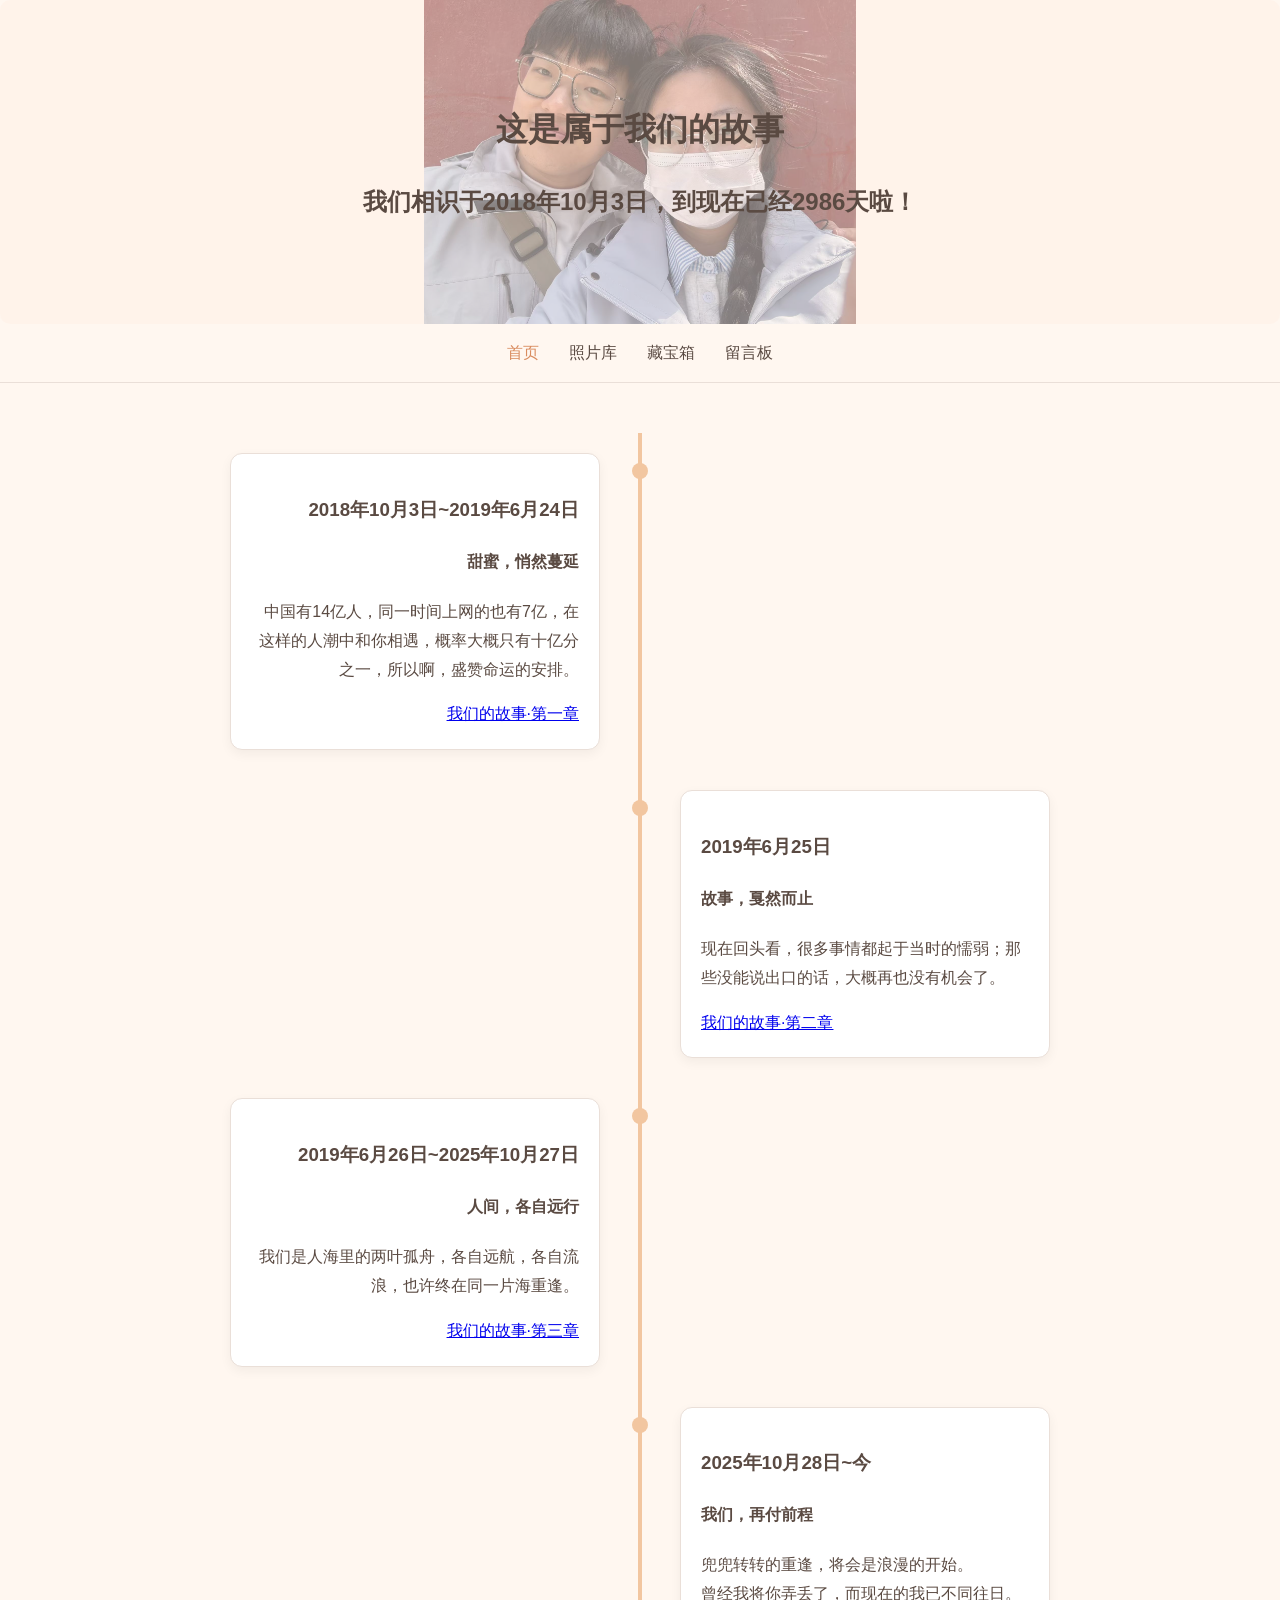
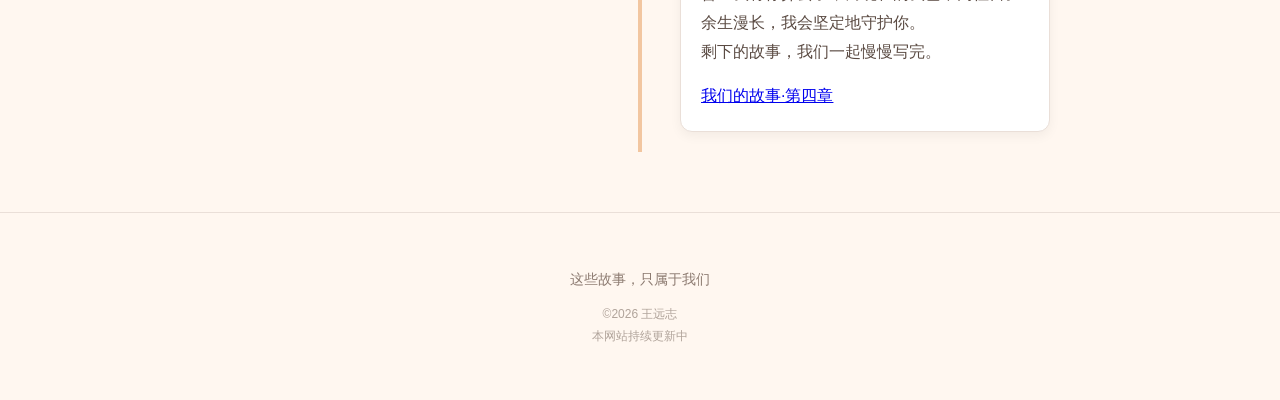
==== index.html @ 4658ed1a "重构完成" ====
<!DOCTYPE html>
<html lang="cn">
<head>
  <meta charset="UTF-8">
  <meta name="viewport" content="width=device-width, initial-scale=1.0">
  <title>我们的故事</title>
  <link rel="stylesheet" href="css/style.css">
  <script src="./js/app.js" defer></script>
</head>

<body>
<header>
  <div class="title">
    <h1>这是属于我们的故事</h1>
    <h2>我们相识于2018年10月3日，到现在已经<span id="love-days"></span>天啦！</h2>
  </div>
</header>
<nav class="navbar">
  <a href="index.html" class="active">首页</a>
  <a href="./pages/photos.html">照片库</a>
  <a href="./pages/items.html">藏宝箱</a>
  <a href="./pages/message.html">留言板</a>
</nav>
<main>
  <div class="timeline">
    <div class="timeline-item">
      <div class="timeline-content">
        <h3>2018年10月3日~2019年6月24日</h3>
        <h4>甜蜜，悄然蔓延</h4>
        <p>中国有14亿人，同一时间上网的也有7亿，在这样的人潮中和你相遇，概率大概只有十亿分之一，所以啊，盛赞命运的安排。</p>
        <a href="./pages/zhangjie1.html">我们的故事·第一章</a>
      </div>
    </div>
    <div class="timeline-item">
      <div class="timeline-content">
        <h3>2019年6月25日</h3>
        <h4>故事，戛然而止</h4>
        <p>现在回头看，很多事情都起于当时的懦弱；那些没能说出口的话，大概再也没有机会了。</p>
        <a href="./pages/zhangjie2.html">我们的故事·第二章</a>
      </div>
    </div>
    <div class="timeline-item">
      <div class="timeline-content">
        <h3>2019年6月26日~2025年10月27日</h3>
        <h4>人间，各自远行</h4>
        <p>我们是人海里的两叶孤舟，各自远航，各自流浪，也许终在同一片海重逢。</p>
        <a href="./pages/zhangjie3.html">我们的故事·第三章</a>
      </div>
    </div>
    <div class="timeline-item">
      <div class="timeline-content">
        <h3>2025年10月28日~今</h3>
        <h4>我们，再付前程</h4>
        <p>兜兜转转的重逢，将会是浪漫的开始。<br>曾经我将你弄丢了，而现在的我已不同往日。余生漫长，我会坚定地守护你。<br>剩下的故事，我们一起慢慢写完。</p>
        <a href="./pages/zhangjie4.html">我们的故事·第四章</a>
      </div>
    </div>
  </div>
</main>
<footer class="site-footer">
  <p class="footer-line">
    这些故事，只属于我们
  </p>
  <p class="footer-copy">
    &copy;2026 王远志<br>本网站持续更新中
  </p>
</footer>

</body>
</html>
---- css/style.css ----
body{
  font-family:"PingFang SC","Hiragino Sans GB","Microsoft YaHei",sans-serif;
  line-height: 1.8;
  background-color: #fff7f0;
  margin: 0;
  color: #5a4a42;
}
.BOX{
  width: 800px;
  margin:40px auto;
  background-color: #FFFFFF;
  padding: 25px;
  border: 1px solid #EADFD8;
  border-radius: 12px;
  box-shadow: 0 4px 12px rgba(0,0,0,0.05);
}
.title{
  background-image: url("../img/photos/renai.jpg");
  background-size: contain;
  background-repeat: no-repeat;
  background-position: center;
  padding: 80px 20px;
  border-radius: 12px;
  text-align: center;
  color: #5a4a42;
  position: relative;
}
.title::before{
  content: "";
  position: absolute;
  inset: 0;
  background: rgba(255,240,230,0.5);
  border-radius: 10px;
}
.title h1,.title h2{
  position: relative;
  z-index: 1;
}
.timeline {
  position: relative;
  max-width: 900px;
  margin: 50px auto;
}
.timeline::before {
  content: "";
  position: absolute;
  width: 4px;
  background: #F2C6A0;
  top: 0;
  bottom: 0;
  left: 50%;
  transform: translateX(-50%);
}
.timeline-item {
  position: relative;
  width: 50%;
  padding: 20px 0;
}
.timeline-item:nth-child(odd) {
  left: 0;
  text-align: right;
}
.timeline-item:nth-child(even) {
  left: 50%;
}
.timeline-content {
  background: #FFFFFF;
  padding: 20px;
  border-radius: 12px;
  border: 1px solid #EADFD8;
  box-shadow: 0 4px 12px rgba(0,0,0,0.05);
  margin: 0 40px;
}
.timeline-content img {
  width: 100%;
  border-radius: 10px;
  margin-top: 10px;
}
.timeline-item::after {
  content: "";
  position: absolute;
  width: 16px;
  height: 16px;
  background: #F2C6A0;
  border-radius: 50%;
  top: 30px;
  right: -8px;
  z-index: 1;
}
.timeline-item:nth-child(even)::after {
  left: -8px;
}
.navbar {
  display: flex;
  justify-content: center;
  gap: 30px;
  padding: 15px 0;
  background-color: #fff7f0;
  border-bottom: 1px solid #EADFD8;
}
.navbar a {
  text-decoration: none;
  color: #5A4A42;
  font-size: 16px;
  position: relative;
}
.navbar a::after {
  content: "";
  position: absolute;
  left: 0;
  bottom: -5px;
  width: 0;
  height: 2px;
  background: #F2C6A0;
  transition: 0.3s;
}
.navbar a:hover::after {
  width: 100%;
}
.navbar a.active{
  color: #d98c5f;
}
.site-footer{
  text-align: center;
  padding: 40px 20px;
  margin-top: 60px;
  border-top: 1px solid #EADFD8;
}
.footer-line{
  font-size: 14px;
  color: #8c7a70;
  margin-bottom: 10px;
}
.footer-copy{
  font-size: 12px;
  color: #b0a39a;
}
@media (max-width: 600px) {
  .timeline::before {
    left: 20px;
  }
  .timeline-item {
    width: 100%;
    padding-left: 50px;
    padding-right: 20px;
  }
  .timeline-item:nth-child(even) {
    left: 0;
  }
  .timeline-item::after {
    left: 12px;
  }
}
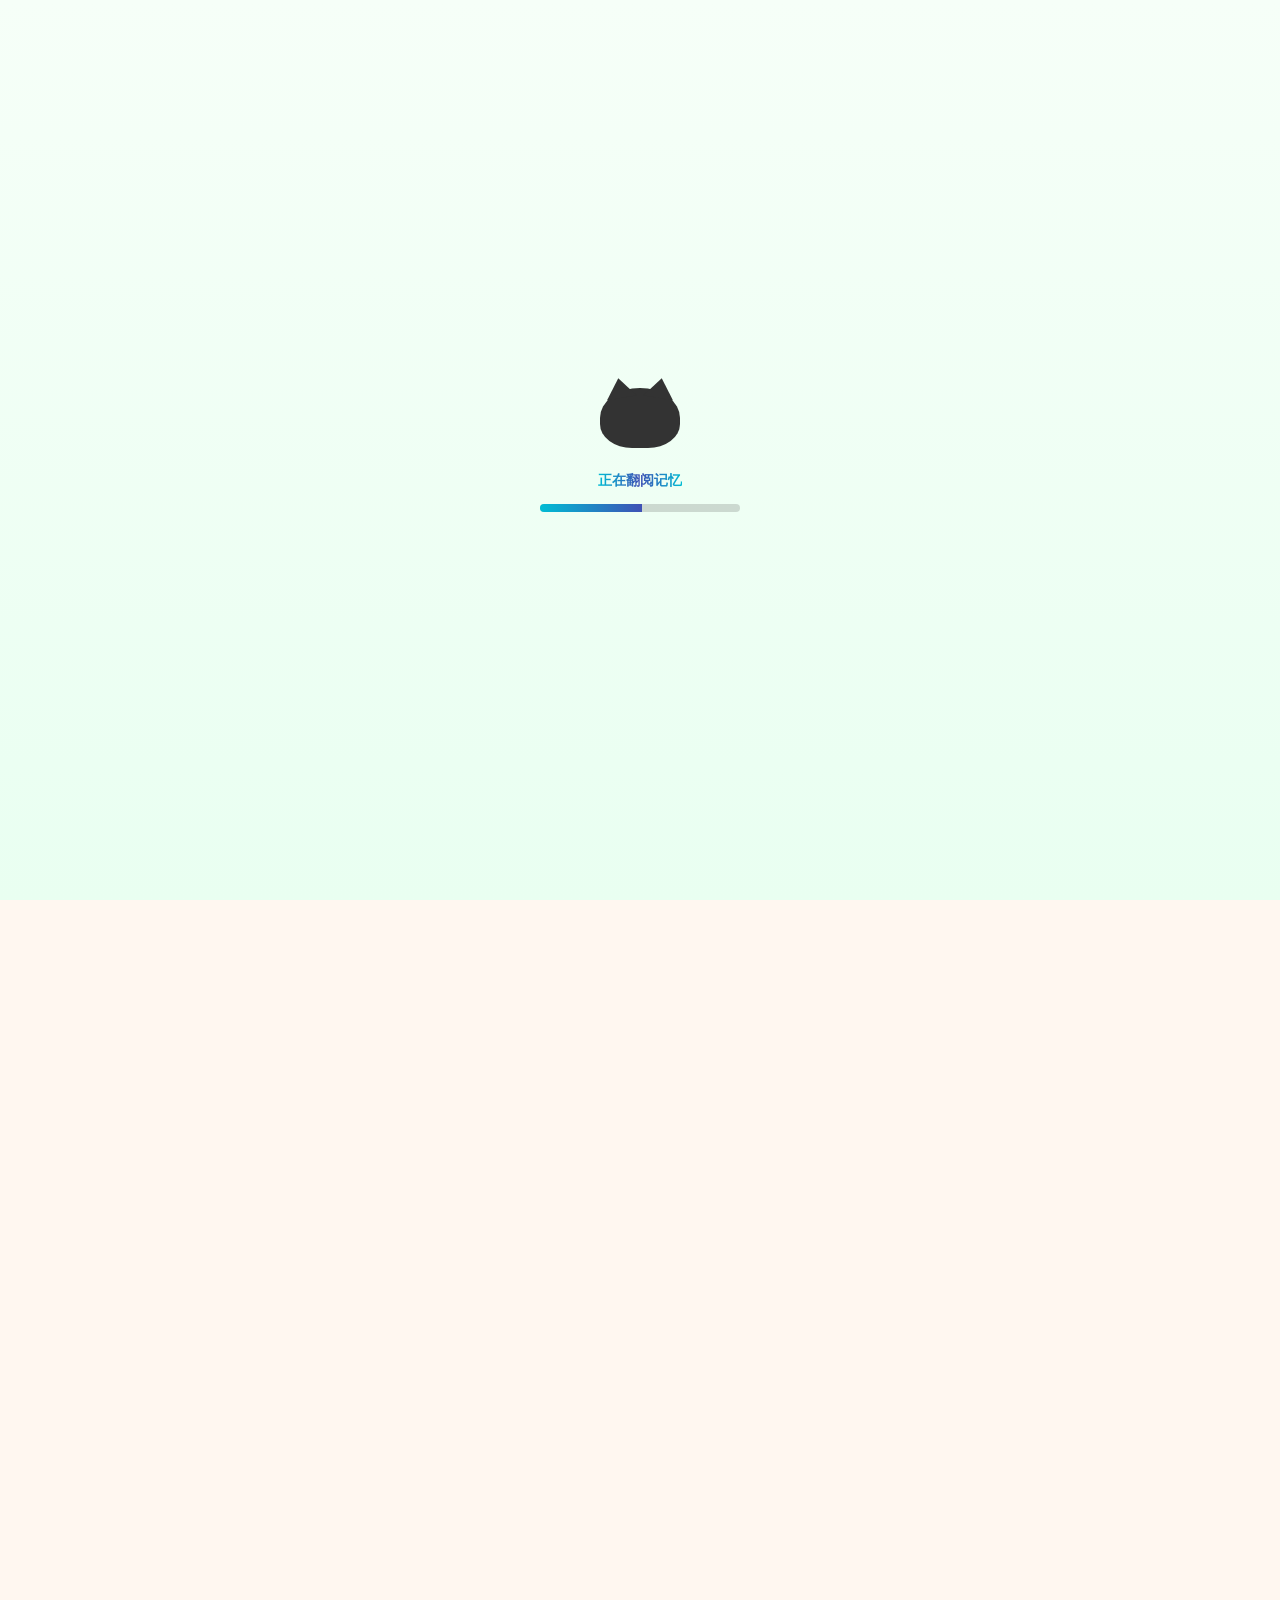
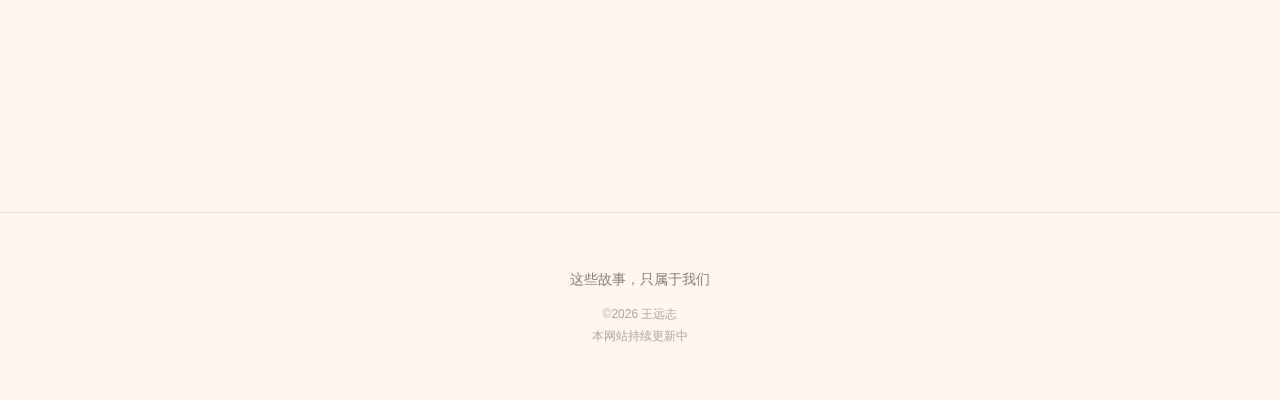
==== commit 9ade96f1: "主页新增加载动画" ====
--- a/index.html
+++ b/index.html
@@ -5,10 +5,19 @@
   <meta name="viewport" content="width=device-width, initial-scale=1.0">
   <title>我们的故事</title>
   <link rel="stylesheet" href="css/style.css">
-  <script src="./js/app.js" defer></script>
+  <script src="./js/love-days.js" defer></script>
+  <script src="./js/load.js" defer></script>
+  <link rel="icon" href="./img/icons/icon.png">
 </head>
 
 <body>
+<div class="loader">
+  <div class="cat"></div>
+  <div class="loading-text">正在翻阅记忆</div>
+  <div class="bar">
+    <div class="progress"></div>
+  </div>
+</div>
 <header>
   <div class="title">
     <h1>这是属于我们的故事</h1>
@@ -16,7 +25,7 @@
   </div>
 </header>
 <nav class="navbar">
-  <a href="index.html" class="active">首页</a>
+  <a href="./index.html" class="active">首页</a>
   <a href="./pages/photos.html">照片库</a>
   <a href="./pages/items.html">藏宝箱</a>
   <a href="./pages/message.html">留言板</a>
--- a/css/style.css
+++ b/css/style.css
@@ -135,6 +135,112 @@
   font-size: 12px;
   color: #b0a39a;
 }
+.loader {
+  margin: 0;
+  height: 100vh;
+  position: fixed;
+  inset: 0;
+  display: flex;
+  flex-direction: column;
+  justify-content: center;
+  align-items: center;
+  background: linear-gradient(180deg,#f6fff8,#e9fff1);
+  transition: opacity 0.5s ease;
+  z-index: 9999;
+}
+.loader .cat {
+  position: relative;
+  width: 80px;
+  height: 60px;
+  background-color: #333;
+  /* 猫の色（黒猫） */
+  border-radius: 50% 50% 40% 40%;
+  /* 少し丸みのある形 */
+  animation: walk 0.6s infinite alternate ease-in-out;
+}
+
+/* 猫の耳（左耳と右耳を擬似要素で表現） */
+.loader .cat::before,
+.loader .cat::after {
+  content: '';
+  position: absolute;
+  top: -10px;
+  width: 0;
+  height: 0;
+  border-left: 15px solid transparent;
+  border-right: 15px solid transparent;
+  border-bottom: 20px solid #333;
+  /* 耳の色 */
+}
+
+.loader .cat::before {
+  left: 5px;
+  transform: rotate(-10deg);
+}
+
+.loader .cat::after {
+  right: 5px;
+  transform: rotate(10deg);
+}
+.loading-text {
+  margin-top: 20px;
+  font-size: 14px;
+  font-weight: bold;
+  background: linear-gradient(90deg,#00bcd4,#3f51b5,#00bcd4);
+  background-clip: text;
+  -webkit-background-clip: text;
+  -webkit-text-fill-color: transparent;
+  animation: shimmer 2s infinite linear;
+}
+.bar {
+  width: 200px;
+  height: 8px;
+  background: rgba(0,0,0,0.15);
+  border-radius: 999px;
+  overflow: hidden;
+  margin-top: 10px;
+}
+.progress {
+  height: 100%;
+  background: linear-gradient(90deg,#00bcd4,#3f51b5);
+}
+main {
+  opacity: 0;
+  transform: translateY(10px);
+  transition: 0.6s ease;
+}
+body.loaded main {
+  opacity: 1;
+  transform: translateY(0);
+}
+
+@keyframes walk {
+  0% {
+    transform: translateY(0) scaleY(1);
+  }
+
+  100% {
+    transform: translateY(-15px) scaleY(0.9);
+    /* 上に浮き上がりつつ、少し潰れる */
+  }
+}
+@keyframes shimmer {
+  0% {
+    filter: hue-rotate(0deg);
+  }
+
+  100% {
+    filter: hue-rotate(360deg);
+  }
+}
+@keyframes loadingBar {
+  from {
+    width: 0%;
+  }
+  to {
+    width: 100%;
+  }
+}
 @media (max-width: 600px) {
   .timeline::before {
     left: 20px;
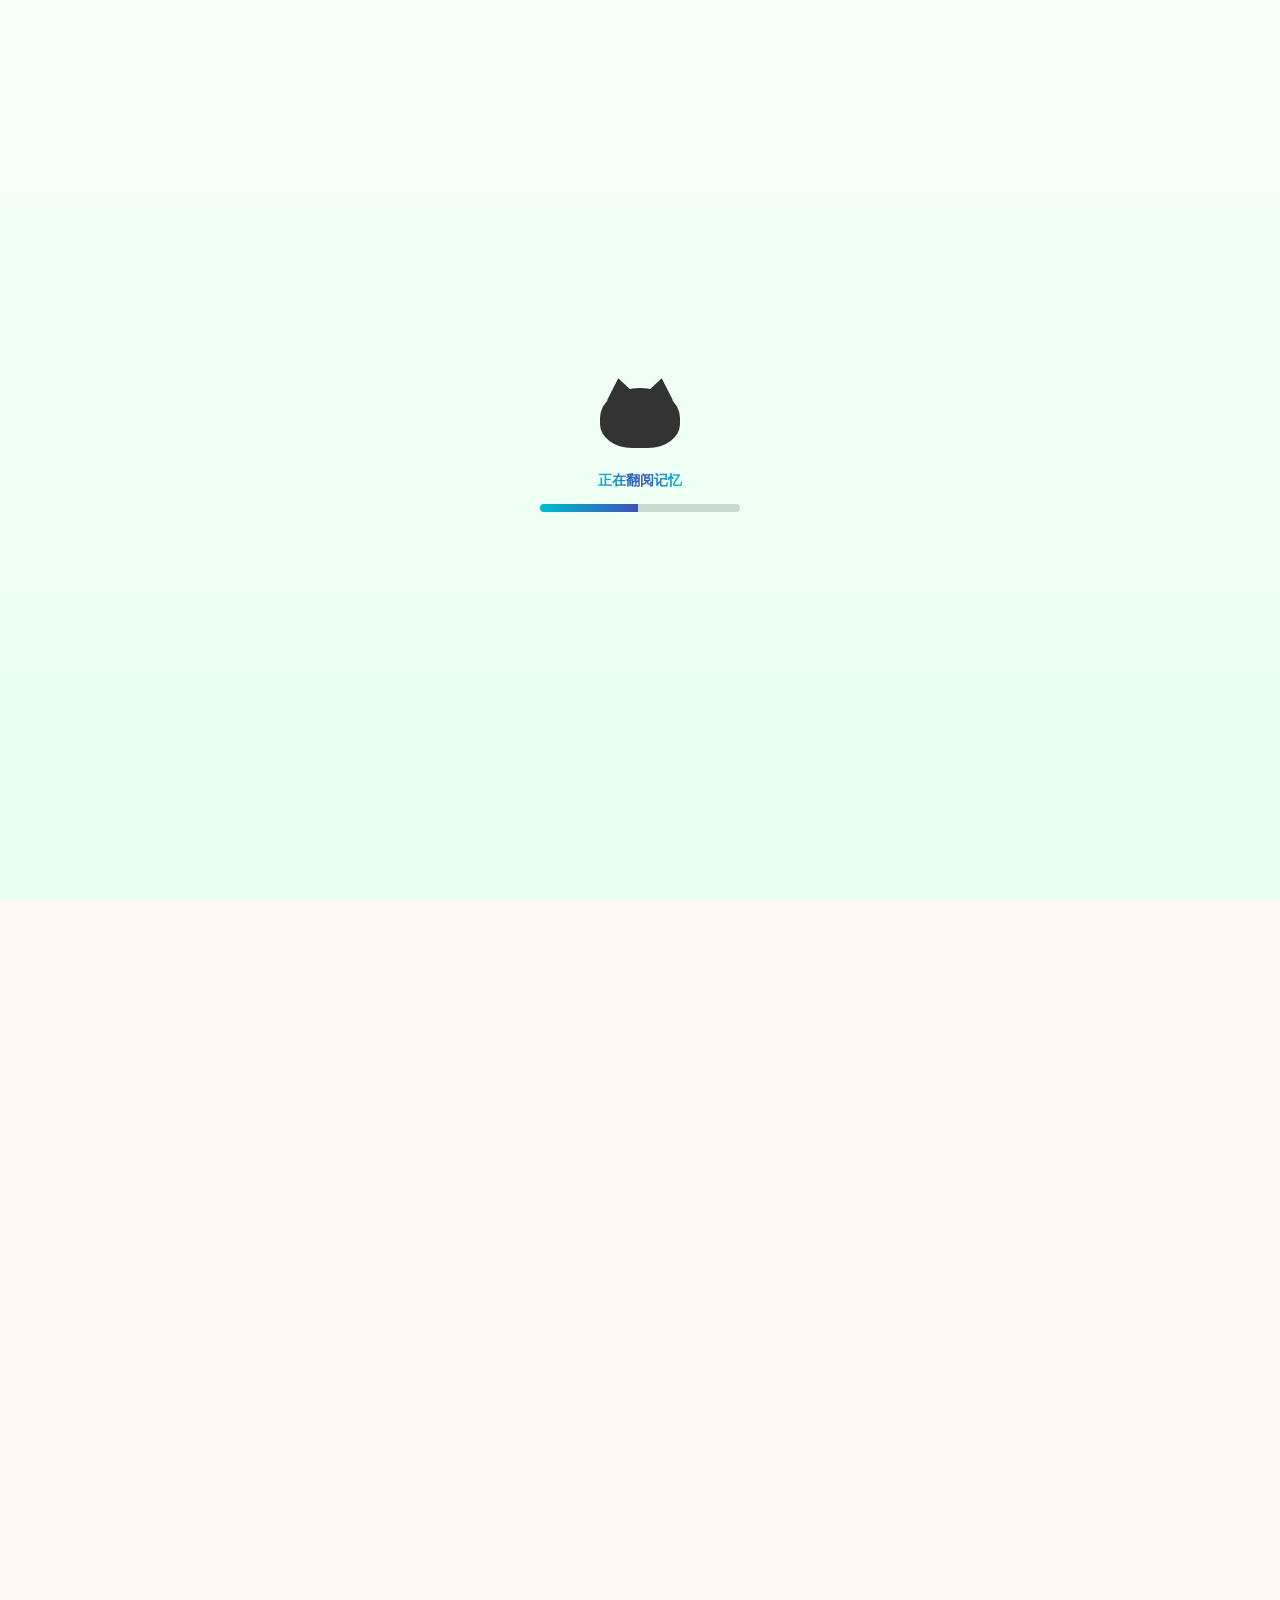
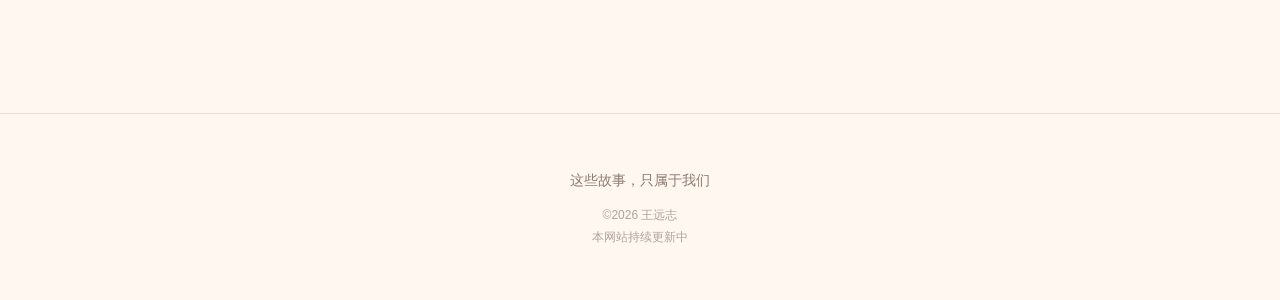
==== commit 90d21a46: "首页时间轴优化" ====
--- a/index.html
+++ b/index.html
@@ -7,6 +7,7 @@
   <link rel="stylesheet" href="css/style.css">
   <script src="./js/love-days.js" defer></script>
   <script src="./js/load.js" defer></script>
+  <script src="./js/timeline-animate.js" defer></script>
   <link rel="icon" href="./img/icons/icon.png">
 </head>
 
--- a/css/style.css
+++ b/css/style.css
@@ -4,15 +4,6 @@
   background-color: #fff7f0;
   margin: 0;
   color: #5a4a42;
-}
-.BOX{
-  width: 800px;
-  margin:40px auto;
-  background-color: #FFFFFF;
-  padding: 25px;
-  border: 1px solid #EADFD8;
-  border-radius: 12px;
-  box-shadow: 0 4px 12px rgba(0,0,0,0.05);
 }
 .title{
   background-image: url("../img/photos/renai.jpg");
@@ -36,59 +27,193 @@
   position: relative;
   z-index: 1;
 }
+/* ===== 时间轴容器 ===== */
 .timeline {
   position: relative;
   max-width: 900px;
-  margin: 50px auto;
-}
+  margin: 60px auto;
+  padding: 0 20px;
+}
+
+/* 渐变竖线 */
 .timeline::before {
   content: "";
   position: absolute;
-  width: 4px;
-  background: #F2C6A0;
+  width: 3px;
+  background: linear-gradient(to bottom, #f9d4c0, #e8829a, #c084a8, #e8829a, #f9d4c0);
   top: 0;
   bottom: 0;
   left: 50%;
   transform: translateX(-50%);
-}
+  border-radius: 2px;
+  box-shadow: 0 0 8px rgba(232, 130, 154, 0.4);
+}
+
+/* ===== 每条时间轴条目 ===== */
 .timeline-item {
   position: relative;
   width: 50%;
   padding: 20px 0;
+  /* 初始状态：不可见，等待入场动画 */
+  opacity: 0;
+  transform: translateX(-40px);
+  transition: opacity 0.6s ease, transform 0.6s ease;
+}
+.timeline-item:nth-child(even) {
+  left: 50%;
+  transform: translateX(40px);
 }
 .timeline-item:nth-child(odd) {
   left: 0;
   text-align: right;
-}
-.timeline-item:nth-child(even) {
-  left: 50%;
-}
+  transform: translateX(-40px);
+}
+
+/* 入场后的状态（JS 添加 .visible） */
+.timeline-item.visible {
+  opacity: 1;
+  transform: translateX(0);
+}
+
+/* ===== 卡片：玻璃拟态 ===== */
 .timeline-content {
-  background: #FFFFFF;
-  padding: 20px;
-  border-radius: 12px;
-  border: 1px solid #EADFD8;
-  box-shadow: 0 4px 12px rgba(0,0,0,0.05);
+  background: rgba(255, 255, 255, 0.55);
+  backdrop-filter: blur(14px);
+  -webkit-backdrop-filter: blur(14px);
+  padding: 22px 24px;
+  border-radius: 16px;
+  border: 1px solid rgba(255, 255, 255, 0.8);
+  box-shadow: 0 8px 24px rgba(180, 100, 120, 0.1), 0 2px 6px rgba(0,0,0,0.04);
   margin: 0 40px;
+  transition: box-shadow 0.3s ease, transform 0.3s ease;
+}
+.timeline-content:hover {
+  box-shadow: 0 12px 32px rgba(180, 100, 120, 0.18), 0 4px 10px rgba(0,0,0,0.06);
+  transform: translateY(-3px);
 }
 .timeline-content img {
   width: 100%;
   border-radius: 10px;
   margin-top: 10px;
 }
+
+/* ===== 章节阶段标签 ===== */
+.timeline-content h3 {
+  font-size: 14px;
+  color: #fff;
+  display: inline-block;
+  padding: 3px 12px;
+  border-radius: 999px;
+  margin-bottom: 8px;
+  letter-spacing: 0.5px;
+}
+/* 每章不同颜色 */
+.timeline-item:nth-child(1) .timeline-content h3 { background: linear-gradient(135deg, #f9a8c0, #f06292); }
+.timeline-item:nth-child(2) .timeline-content h3 { background: linear-gradient(135deg, #b0c4de, #7986cb); }
+.timeline-item:nth-child(3) .timeline-content h3 { background: linear-gradient(135deg, #a5d6e8, #4fc3f7); }
+.timeline-item:nth-child(4) .timeline-content h3 { background: linear-gradient(135deg, #ffc97a, #e8829a); }
+
+.timeline-content h4 {
+  font-size: 17px;
+  color: #5a4a42;
+  margin: 0 0 10px;
+}
+.timeline-content p {
+  font-size: 14px;
+  color: #7a6a62;
+  margin-bottom: 14px;
+}
+
+/* ===== 链接改为胶囊按钮 ===== */
+.timeline-content a {
+  display: inline-block;
+  text-decoration: none;
+  font-size: 13px;
+  color: #c0546e;
+  border: 1px solid #f2aabb;
+  padding: 5px 16px;
+  border-radius: 999px;
+  background: rgba(255,255,255,0.7);
+  transition: background 0.25s, color 0.25s, border-color 0.25s;
+}
+.timeline-content a:hover {
+  background: #f06292;
+  color: #fff;
+  border-color: #f06292;
+}
+
+/* ===== 心形节点 ===== */
 .timeline-item::after {
-  content: "";
-  position: absolute;
-  width: 16px;
-  height: 16px;
-  background: #F2C6A0;
+  content: "♥";
+  position: absolute;
+  width: 28px;
+  height: 28px;
+  font-size: 16px;
+  line-height: 28px;
+  text-align: center;
+  color: #fff;
+  background: linear-gradient(135deg, #f9a8c0, #e8829a);
   border-radius: 50%;
-  top: 30px;
-  right: -8px;
-  z-index: 1;
+  top: 26px;
+  right: -14px;
+  z-index: 2;
+  box-shadow: 0 0 0 4px rgba(242, 130, 154, 0.2);
+  animation: heartbeat 1.8s infinite ease-in-out;
 }
 .timeline-item:nth-child(even)::after {
-  left: -8px;
+  left: -14px;
+  right: auto;
+}
+
+/* 节点到卡片的横向连接线 */
+.timeline-item:nth-child(odd)::before {
+  content: "";
+  position: absolute;
+  top: 38px;
+  right: 26px;
+  width: 30px;
+  height: 2px;
+  background: linear-gradient(to left, rgba(242,130,154,0), #f2a0b8);
+}
+.timeline-item:nth-child(even)::before {
+  content: "";
+  position: absolute;
+  top: 38px;
+  left: 26px;
+  width: 30px;
+  height: 2px;
+  background: linear-gradient(to right, rgba(242,130,154,0), #f2a0b8);
+}
+
+/* ===== 心跳动画 ===== */
+@keyframes heartbeat {
+  0%, 100% { transform: scale(1); box-shadow: 0 0 0 4px rgba(242, 130, 154, 0.2); }
+  50% { transform: scale(1.18); box-shadow: 0 0 0 7px rgba(242, 130, 154, 0.1); }
+}
+
+/* ===== 移动端适配 ===== */
+@media (max-width: 600px) {
+  .timeline::before { left: 20px; }
+  .timeline-item,
+  .timeline-item:nth-child(even),
+  .timeline-item:nth-child(odd) {
+    width: 100%;
+    left: 0;
+    text-align: left;
+    padding-left: 50px;
+    padding-right: 10px;
+    transform: translateX(-30px);
+  }
+  .timeline-item.visible { transform: translateX(0); }
+  .timeline-item::after,
+  .timeline-item:nth-child(even)::after {
+    left: 6px !important;
+    right: auto;
+  }
+  .timeline-item::before,
+  .timeline-item:nth-child(even)::before { display: none; }
+  .timeline-content { margin: 0 0 0 10px; }
+  .timeline-content h3 { font-size: 12px; }
 }
 .navbar {
   display: flex;
@@ -241,19 +366,3 @@
     width: 100%;
   }
 }
-@media (max-width: 600px) {
-  .timeline::before {
-    left: 20px;
-  }
-  .timeline-item {
-    width: 100%;
-    padding-left: 50px;
-    padding-right: 20px;
-  }
-  .timeline-item:nth-child(even) {
-    left: 0;
-  }
-  .timeline-item::after {
-    left: 12px;
-  }
-}
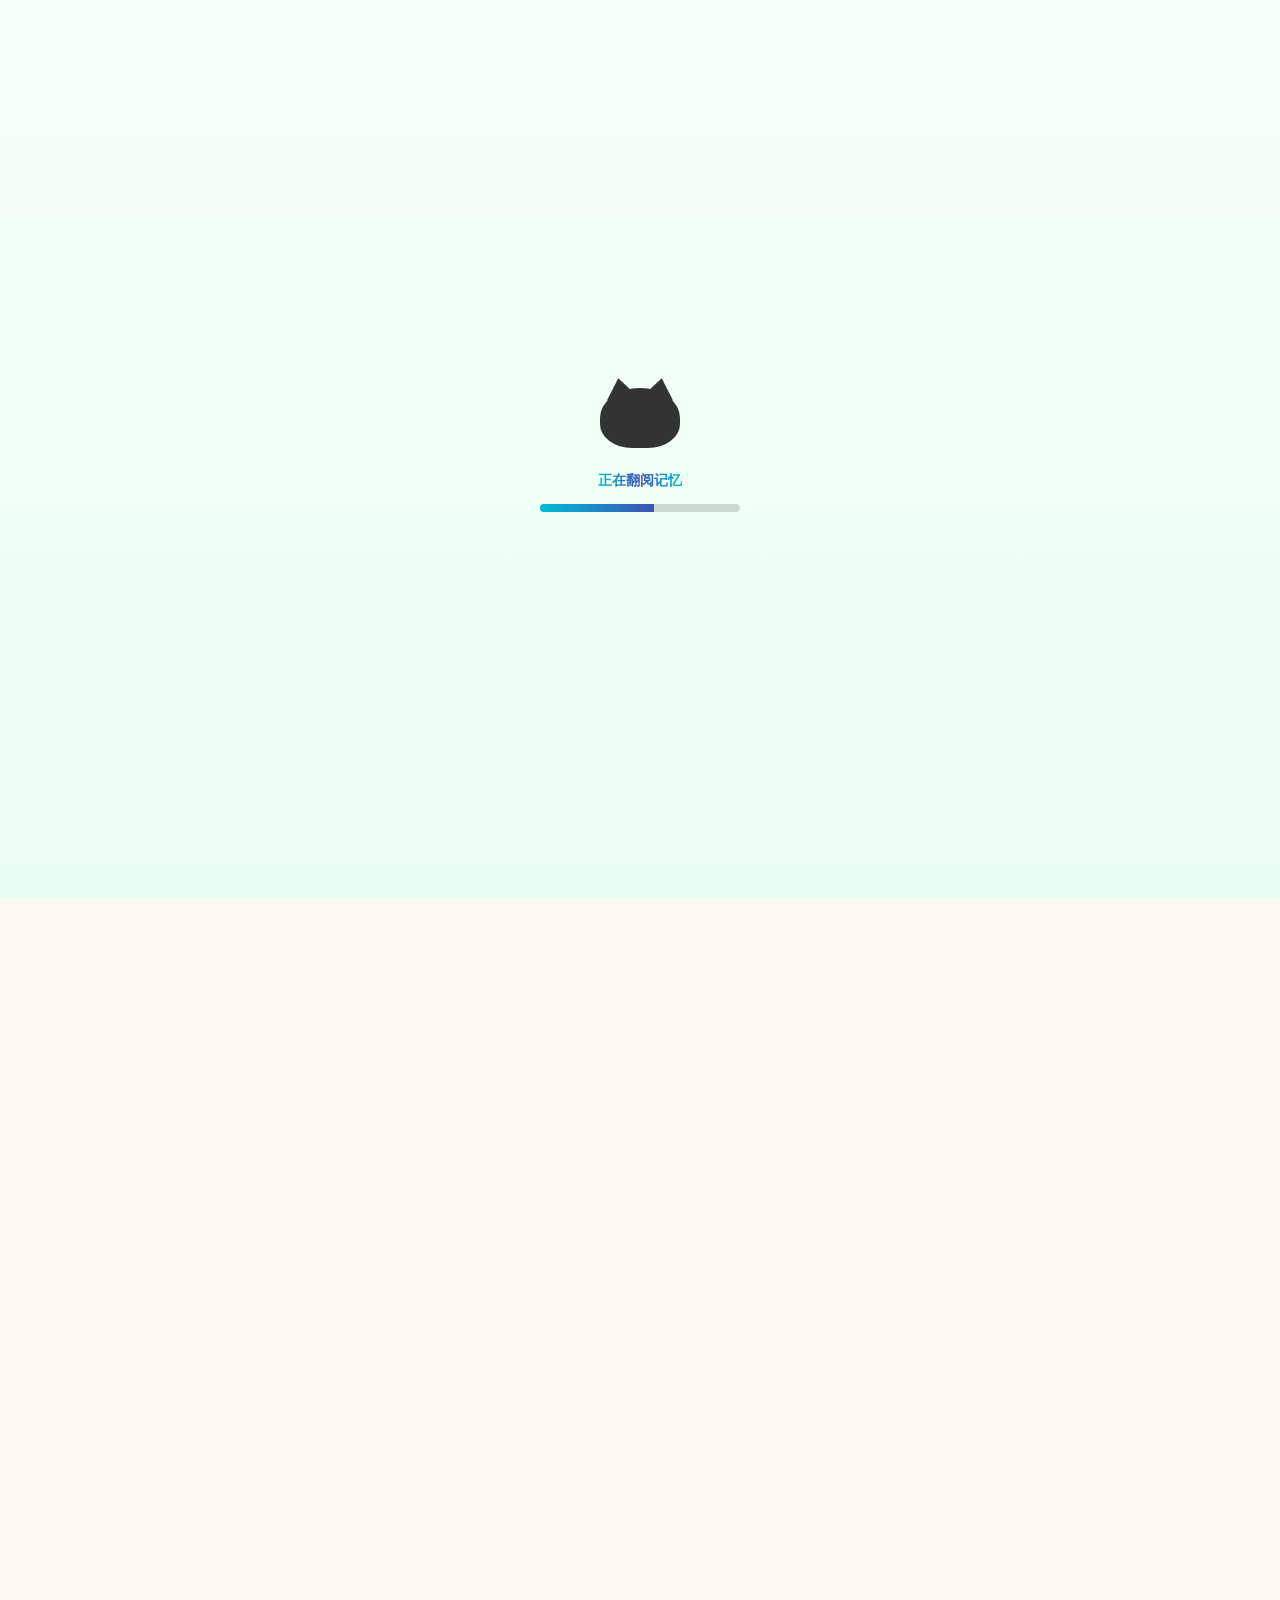
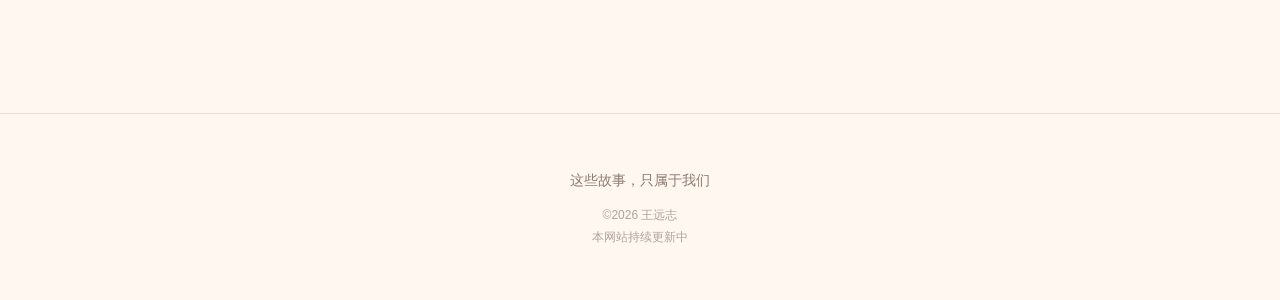
==== commit 55899a0d: "图标更新" ====
--- a/index.html
+++ b/index.html
@@ -8,7 +8,7 @@
   <script src="./js/love-days.js" defer></script>
   <script src="./js/load.js" defer></script>
   <script src="./js/timeline-animate.js" defer></script>
-  <link rel="icon" href="./img/icons/icon.png">
+  <link rel="icon" href="./img/icons/icon2.png">
 </head>
 
 <body>
